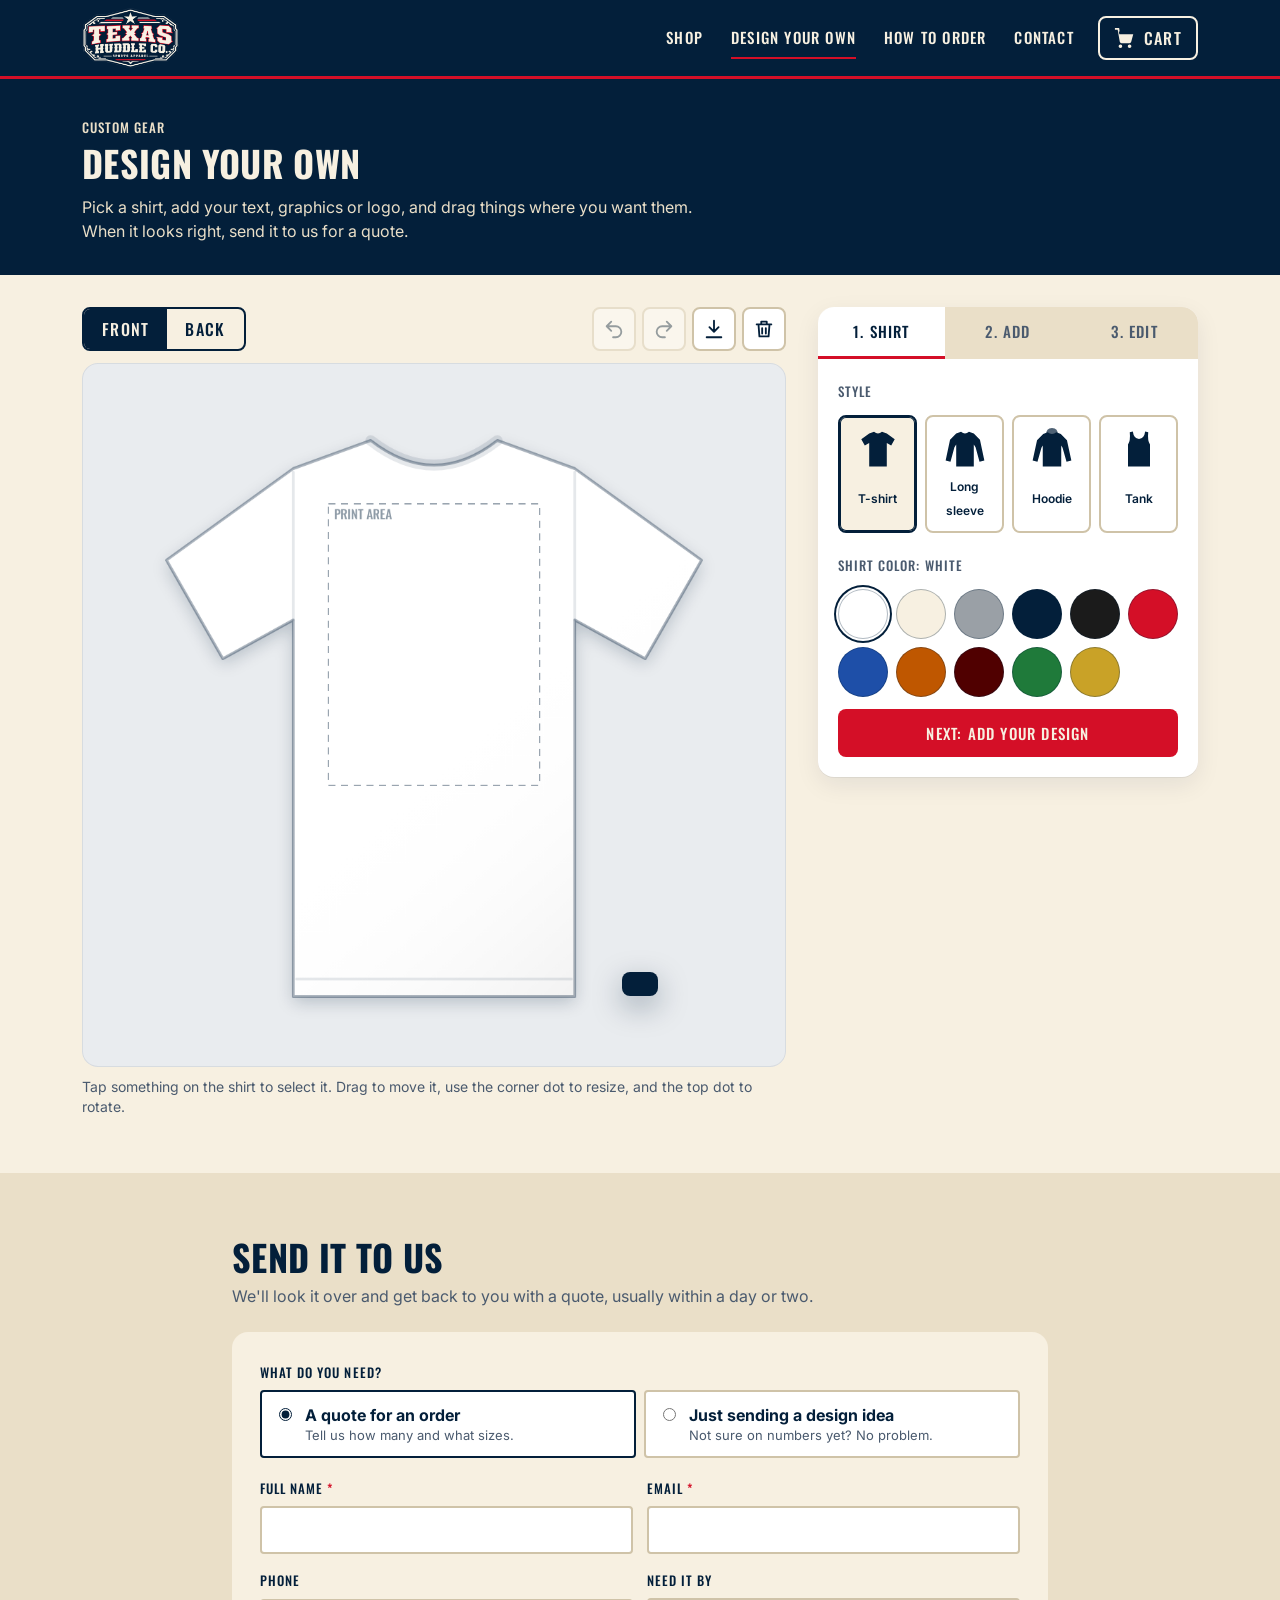
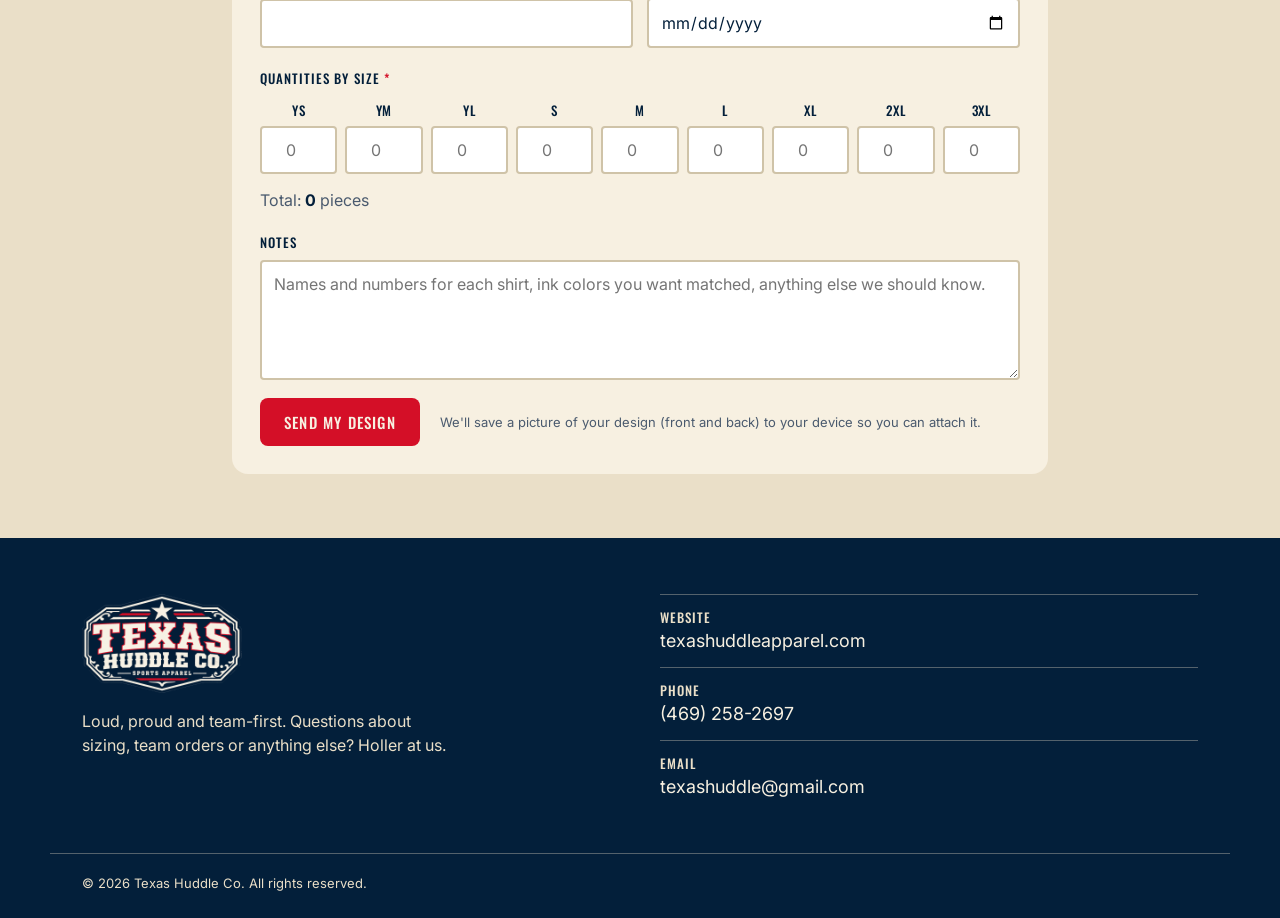
==== design.html @ 41207233 "Add Design Your Own page with interactive shirt designer Customers pick a garment and color, add tex" ====
<!doctype html>
<html lang="en">
<head>
  <meta charset="utf-8">
  <meta name="viewport" content="width=device-width, initial-scale=1">
  <title>Design Your Own | Texas Huddle Co.</title>
  <meta name="description" content="Design your own custom shirt with Texas Huddle Co. Add your team name, numbers and logo, then send it to us for a quote.">
  <meta name="theme-color" content="#031F3A">
  <link rel="icon" type="image/png" href="assets/favicon.png">
  <link rel="apple-touch-icon" href="assets/apple-touch-icon.png">
  <link rel="preconnect" href="https://fonts.googleapis.com">
  <link rel="preconnect" href="https://fonts.gstatic.com" crossorigin>
  <link href="https://fonts.googleapis.com/css2?family=Alfa+Slab+One&family=Bebas+Neue&family=Graduate&family=Inter:wght@400;600;800&family=Oswald:wght@500;700&family=Pacifico&family=Permanent+Marker&family=Rye&display=swap" rel="stylesheet">
  <link rel="stylesheet" href="css/styles.css">
  <link rel="stylesheet" href="css/design.css">
</head>
<body>
  <a class="skip-link" href="#designer">Skip to the designer</a>

  <header class="site-header">
    <div class="container header-inner">
      <a href="index.html" class="brand" aria-label="Texas Huddle Co. home">
        <img src="assets/logo-web.png" alt="Texas Huddle Co. Sports Apparel" width="140" height="86">
      </a>
      <nav class="main-nav" aria-label="Main">
        <a href="index.html#shop">Shop</a>
        <a href="design.html" aria-current="page">Design your own</a>
        <a href="index.html#how-to-order">How to order</a>
        <a href="#contact">Contact</a>
      </nav>
      <a class="cart-button" href="index.html#cart" aria-label="Open cart" data-cart-link>
        <svg viewBox="0 0 24 24" width="22" height="22" aria-hidden="true"><path fill="currentColor" d="M7 18a2 2 0 1 0 0 4 2 2 0 0 0 0-4Zm10 0a2 2 0 1 0 0 4 2 2 0 0 0 0-4ZM5.2 4l.6 3H21l-2.2 8.2a2 2 0 0 1-1.9 1.5H8.3a2 2 0 0 1-2-1.6L4 2H1V0h4.6l.6 4Z" transform="translate(0 1)"/></svg>
        <span class="cart-label">CART</span>
        <span class="cart-count" data-cart-count hidden>0</span>
      </a>
    </div>
  </header>

  <main>
    <section class="designer-intro">
      <div class="container">
        <p class="eyebrow">Custom gear</p>
        <h1 class="h1">Design your own</h1>
        <p>Pick a shirt, add your text, graphics or logo, and drag things where you want them. When it looks right, send it to us for a quote.</p>
      </div>
    </section>

    <section id="designer" class="designer-section">
      <div class="container designer">
        <!-- Canvas -->
        <div class="stage">
          <div class="stage-toolbar">
            <div class="segmented" role="group" aria-label="Side of shirt">
              <button type="button" data-view="front" aria-pressed="true">FRONT</button>
              <button type="button" data-view="back" aria-pressed="false">BACK</button>
            </div>
            <div class="toolbar-actions">
              <button type="button" class="tool-btn" data-undo aria-label="Undo" title="Undo">
                <svg viewBox="0 0 24 24" aria-hidden="true"><path d="M9 14 4 9l5-5M4 9h10a6 6 0 0 1 0 12h-3" fill="none" stroke="currentColor" stroke-width="2" stroke-linecap="round" stroke-linejoin="round"/></svg>
              </button>
              <button type="button" class="tool-btn" data-redo aria-label="Redo" title="Redo">
                <svg viewBox="0 0 24 24" aria-hidden="true"><path d="m15 14 5-5-5-5M20 9H10a6 6 0 0 0 0 12h3" fill="none" stroke="currentColor" stroke-width="2" stroke-linecap="round" stroke-linejoin="round"/></svg>
              </button>
              <button type="button" class="tool-btn" data-download aria-label="Download mockup image" title="Download mockup">
                <svg viewBox="0 0 24 24" aria-hidden="true"><path d="M12 3v12m0 0-5-5m5 5 5-5M4 21h16" fill="none" stroke="currentColor" stroke-width="2" stroke-linecap="round" stroke-linejoin="round"/></svg>
              </button>
              <button type="button" class="tool-btn" data-reset aria-label="Start over" title="Start over">
                <svg viewBox="0 0 24 24" aria-hidden="true"><path d="M4 7h16M10 11v6m4-6v6M6 7l1 13h10l1-13M9 7V4h6v3" fill="none" stroke="currentColor" stroke-width="2" stroke-linecap="round" stroke-linejoin="round"/></svg>
              </button>
            </div>
          </div>
          <div class="canvas-wrap">
            <canvas width="1000" height="1000" tabindex="0" data-canvas aria-label="Shirt design. Select an item to move it with the arrow keys or press Delete to remove it."></canvas>
          </div>
          <p class="stage-hint" data-hint>Tap something on the shirt to select it. Drag to move it, use the corner dot to resize, and the top dot to rotate.</p>
          <p class="area-warning" data-area-warning hidden>Part of your design is outside the print area (dashed box). It may get trimmed when printed.</p>
        </div>

        <!-- Tools -->
        <div class="tools">
          <div class="tool-tabs" role="tablist" aria-label="Design tools">
            <button type="button" role="tab" id="tab-shirt" aria-controls="panel-shirt" aria-selected="true" data-tab="shirt">1. SHIRT</button>
            <button type="button" role="tab" id="tab-add" aria-controls="panel-add" aria-selected="false" data-tab="add">2. ADD</button>
            <button type="button" role="tab" id="tab-edit" aria-controls="panel-edit" aria-selected="false" data-tab="edit">3. EDIT</button>
          </div>

          <div class="tool-panel" id="panel-shirt" role="tabpanel" aria-labelledby="tab-shirt" data-panel="shirt">
            <h2 class="panel-title">Style</h2>
            <div class="style-grid" data-garment-styles></div>
            <h2 class="panel-title">Shirt color: <span data-garment-color-name></span></h2>
            <div class="swatch-grid" data-garment-colors></div>
            <button type="button" class="btn btn-primary btn-block" data-tab-go="add">NEXT: ADD YOUR DESIGN</button>
          </div>

          <div class="tool-panel" id="panel-add" role="tabpanel" aria-labelledby="tab-add" data-panel="add" hidden>
            <h2 class="panel-title">Text</h2>
            <button type="button" class="add-btn add-btn-wide" data-add-text>
              <span class="add-icon" aria-hidden="true">Aa</span> Add text
            </button>

            <h2 class="panel-title">Your logo or artwork</h2>
            <label class="add-btn add-btn-wide upload-btn">
              <input type="file" accept="image/png,image/jpeg,image/webp,image/gif,image/svg+xml" data-upload>
              <span class="add-icon" aria-hidden="true">
                <svg viewBox="0 0 24 24"><path d="M12 16V4m0 0-5 5m5-5 5 5M4 20h16" fill="none" stroke="currentColor" stroke-width="2" stroke-linecap="round" stroke-linejoin="round"/></svg>
              </span>
              Upload an image
            </label>
            <p class="panel-note">PNG with a transparent background prints best. You can send us the full-size file after your quote.</p>

            <h2 class="panel-title">Graphics</h2>
            <div class="graphic-grid" data-graphics></div>

            <h2 class="panel-title">Quick starts</h2>
            <div class="preset-list">
              <button type="button" class="add-btn add-btn-wide" data-preset="team-front">
                <span class="add-icon" aria-hidden="true">★</span> Team name, arched, with a star
              </button>
              <button type="button" class="add-btn add-btn-wide" data-preset="name-number">
                <span class="add-icon" aria-hidden="true">24</span> Player name and number on the back
              </button>
            </div>
          </div>

          <div class="tool-panel" id="panel-edit" role="tabpanel" aria-labelledby="tab-edit" data-panel="edit" hidden>
            <div data-edit-panel></div>
          </div>
        </div>
      </div>
    </section>

    <section id="quote" class="section section-tint">
      <div class="container quote-wrap">
        <div class="section-head">
          <h2 class="h1">Send it to us</h2>
          <p class="muted">We'll look it over and get back to you with a quote, usually within a day or two.</p>
        </div>

        <form class="quote-form" data-quote-form novalidate>
          <fieldset class="radio-cards field quote-type">
            <legend>What do you need?</legend>
            <label class="radio-card"><input type="radio" name="kind" value="quote" checked>
              <span><strong>A quote for an order</strong><small>Tell us how many and what sizes.</small></span></label>
            <label class="radio-card"><input type="radio" name="kind" value="idea">
              <span><strong>Just sending a design idea</strong><small>Not sure on numbers yet? No problem.</small></span></label>
          </fieldset>

          <div class="quote-grid">
            <div class="field">
              <label for="q-name">Full name <span class="req">*</span></label>
              <input id="q-name" name="name" autocomplete="name" required>
            </div>
            <div class="field">
              <label for="q-email">Email <span class="req">*</span></label>
              <input id="q-email" name="email" type="email" autocomplete="email" required>
            </div>
            <div class="field">
              <label for="q-phone">Phone</label>
              <input id="q-phone" name="phone" type="tel" autocomplete="tel">
            </div>
            <div class="field">
              <label for="q-date">Need it by</label>
              <input id="q-date" name="needBy" type="date">
            </div>
          </div>

          <fieldset class="field sizes-field" data-sizes-field>
            <legend>Quantities by size <span class="req" data-qty-req>*</span></legend>
            <div class="size-qty-grid" data-size-qty></div>
            <p class="size-total">Total: <strong data-qty-total>0</strong> pieces</p>
          </fieldset>

          <div class="field">
            <label for="q-notes">Notes</label>
            <textarea id="q-notes" name="notes" rows="4" placeholder="Names and numbers for each shirt, ink colors you want matched, anything else we should know."></textarea>
          </div>

          <p class="field-error" data-quote-error hidden></p>
          <div class="quote-actions">
            <button type="submit" class="btn btn-primary" data-quote-submit>SEND MY DESIGN</button>
            <small class="muted">We'll save a picture of your design (front and back) to your device so you can attach it.</small>
          </div>
        </form>
      </div>
    </section>
  </main>

  <footer id="contact" class="site-footer">
    <div class="container footer-inner">
      <div class="footer-brand">
        <img src="assets/logo-web.png" alt="Texas Huddle Co." width="160" height="99">
        <p>Loud, proud and team-first. Questions about sizing, team orders or anything else? Holler at us.</p>
      </div>
      <ul class="footer-contact">
        <li><span class="label">Website</span><a href="https://texashuddleapparel.com">texashuddleapparel.com</a></li>
        <li><span class="label">Phone</span><a href="tel:+14692582697">(469) 258-2697</a></li>
        <li><span class="label">Email</span><a href="mailto:texashuddle@gmail.com">texashuddle@gmail.com</a></li>
      </ul>
    </div>
    <div class="container footer-legal">
      <small>&copy; <span data-year></span> Texas Huddle Co. All rights reserved.</small>
    </div>
  </footer>

  <dialog class="modal confirm-modal" data-confirm-modal aria-labelledby="confirm-title">
    <form method="dialog" class="modal-close-form">
      <button class="icon-btn modal-close" aria-label="Close">&times;</button>
    </form>
    <div class="confirm" data-confirm-body></div>
  </dialog>

  <div class="toast" data-toast role="status" aria-live="polite"></div>

  <script src="js/config.js"></script>
  <script src="js/garments.js"></script>
  <script src="js/designer.js"></script>
</body>
</html>
---- css/styles.css ----
/* Texas Huddle Co. — site styles. Tokens come from the brand kit. */
:root {
  --navy: #031F3A;
  --navy-700: #0F3357;
  --cream: #F7F0E1;
  --cream-200: #EADFC8;
  --red: #D40F27;
  --white: #FFFFFF;
  --ink: #031F3A;
  --muted: #4A5A6E;
  --accent: #D40F27;
  --accent-on-navy: #FF5A6B;
  --line: #CFC3A8;

  --font-display: "Alfa Slab One", Rockwell, "Roboto Slab", Georgia, serif;
  --font-heading: "Oswald", "Arial Narrow", Impact, sans-serif;
  --font-sans: "Inter", system-ui, -apple-system, "Segoe UI", sans-serif;

  --space-2: 8px;
  --space-4: 16px;
  --space-6: 24px;
  --space-10: 40px;
  --space-16: 64px;

  --radius-sm: 4px;
  --radius-md: 8px;
  --radius-lg: 16px;

  --header-h: 76px;
}

*, *::before, *::after { box-sizing: border-box; }
[hidden] { display: none !important; }
html { scroll-behavior: smooth; scroll-padding-top: calc(var(--header-h) + 8px); }
body {
  margin: 0;
  background: var(--cream);
  color: var(--ink);
  font: 400 16px/24px var(--font-sans);
  -webkit-font-smoothing: antialiased;
}
img { max-width: 100%; display: block; }
a { color: inherit; }
button, input, select, textarea { font: inherit; color: inherit; }
body.no-scroll { overflow: hidden; }

.container { width: 100%; max-width: 1180px; margin: 0 auto; padding: 0 16px; }
@media (min-width: 720px) { .container { padding: 0 32px; } }

.skip-link { position: absolute; left: -9999px; top: 8px; background: var(--cream); color: var(--navy); padding: 8px 12px; z-index: 100; }
.skip-link:focus { left: 8px; }

/* Type */
.display { font-family: var(--font-display); font-weight: 400; font-size: clamp(44px, 8vw, 72px); line-height: 0.95; margin: 0; }
.h1 { font-family: var(--font-heading); font-weight: 700; font-size: clamp(28px, 4vw, 36px); line-height: 1.1; margin: 0; text-transform: uppercase; letter-spacing: 0.01em; }
.h2 { font-family: var(--font-heading); font-weight: 700; font-size: 28px; line-height: 32px; margin: 0; text-transform: uppercase; }
.h3 { font-family: var(--font-heading); font-weight: 500; font-size: 20px; line-height: 26px; margin: 0; }
.label, .eyebrow { font-family: var(--font-heading); font-weight: 500; font-size: 13px; line-height: 16px; text-transform: uppercase; letter-spacing: 0.08em; }
.muted { color: var(--muted); }
small { font-size: 13px; line-height: 18px; }

/* Focus */
:focus-visible { outline: 3px solid var(--navy); outline-offset: 2px; }
.site-header :focus-visible, .hero :focus-visible, .site-footer :focus-visible, .promo-strip :focus-visible { outline-color: var(--cream); }

/* Buttons */
.btn {
  display: inline-flex; align-items: center; justify-content: center; gap: 8px;
  min-height: 48px; padding: 0 22px;
  border-radius: var(--radius-md); border: 2px solid transparent;
  font-family: var(--font-heading); font-weight: 500; font-size: 15px; letter-spacing: 0.08em;
  text-decoration: none; cursor: pointer; transition: background .15s, color .15s, border-color .15s, transform .1s;
}
.btn:active { transform: translateY(1px); }
.btn-primary { background: var(--red); color: var(--cream); }
.btn-primary:hover { background: #B50C21; }
.btn-primary:disabled { background: #9C8F86; cursor: not-allowed; }
.btn-outline-cream { border-color: var(--cream); color: var(--cream); background: transparent; }
.btn-outline-cream:hover { background: var(--navy-700); }
.btn-outline-navy { border-color: var(--navy); color: var(--navy); background: transparent; }
.btn-outline-navy:hover { background: var(--cream-200); }
.btn-block { width: 100%; }
.icon-btn {
  width: 44px; height: 44px; border-radius: var(--radius-md); border: 0; background: transparent;
  font-size: 28px; line-height: 1; cursor: pointer; color: inherit;
}
.icon-btn:hover { background: var(--cream-200); }

/* Header */
.site-header { position: sticky; top: 0; z-index: 40; background: var(--navy); color: var(--cream); border-bottom: 3px solid var(--red); }
.header-inner { display: flex; align-items: center; gap: 24px; height: var(--header-h); }
.brand img { width: auto; height: 60px; }
.main-nav { display: flex; gap: 28px; margin-left: auto; }
.main-nav a { font-family: var(--font-heading); font-weight: 500; font-size: 15px; letter-spacing: 0.08em; text-transform: uppercase; text-decoration: none; padding: 8px 0; border-bottom: 2px solid transparent; }
.main-nav a:hover { border-bottom-color: var(--cream); }
.cart-button {
  position: relative; display: inline-flex; align-items: center; gap: 8px; text-decoration: none;
  height: 44px; padding: 0 14px; border-radius: var(--radius-md);
  border: 2px solid var(--cream); background: transparent; color: var(--cream); cursor: pointer;
  font-family: var(--font-heading); font-weight: 500; letter-spacing: 0.08em;
}
.cart-button:hover { background: var(--navy-700); }
.cart-count {
  position: absolute; top: -9px; right: -9px; min-width: 22px; height: 22px; padding: 0 6px;
  border-radius: 11px; background: var(--red); color: var(--cream);
  font: 600 12px/22px var(--font-sans); text-align: center; border: 2px solid var(--navy);
}
.cart-count.bump { animation: bump .35s ease; }
@keyframes bump { 50% { transform: scale(1.3); } }
.main-nav a[aria-current="page"] { border-bottom-color: var(--red); }
@media (max-width: 719px) {
  :root { --header-h: 104px; }
  .header-inner { height: auto; flex-wrap: wrap; row-gap: 0; padding-top: 8px; }
  .brand img { height: 44px; }
  .cart-button { margin-left: auto; }
  .main-nav { order: 3; width: 100%; margin: 0; gap: 20px; overflow-x: auto; scrollbar-width: none; padding: 2px 0 4px; }
  .main-nav::-webkit-scrollbar { display: none; }
  .main-nav a { flex: none; font-size: 14px; }
}

/* Hero */
.hero { background: var(--navy); color: var(--cream); overflow: hidden; position: relative; }
.hero::before {
  content: ""; position: absolute; inset: 0; pointer-events: none; opacity: .07;
  background: repeating-linear-gradient(135deg, var(--cream) 0 2px, transparent 2px 28px);
}
.hero-inner { position: relative; display: grid; grid-template-columns: 1.1fr 1fr; gap: 40px; align-items: center; padding-top: 72px; padding-bottom: 80px; }
.hero .eyebrow { color: var(--cream-200); margin: 0 0 16px; }
.hero-sub { font-size: 18px; line-height: 28px; max-width: 460px; margin: 24px 0 32px; color: var(--cream-200); }
.hero-actions { display: flex; flex-wrap: wrap; gap: 12px; }
.hero-logo img { width: 100%; max-width: 520px; margin-left: auto; filter: drop-shadow(0 18px 30px rgba(0,0,0,.35)); }
@media (max-width: 859px) {
  .hero-inner { grid-template-columns: 1fr; padding-top: 40px; padding-bottom: 48px; gap: 24px; }
  .hero-logo { order: -1; }
  .hero-logo img { max-width: 320px; margin: 0 auto; }
}

.promo-strip { background: var(--red); color: var(--cream); text-align: center; font-family: var(--font-heading); font-weight: 500; letter-spacing: 0.1em; text-transform: uppercase; font-size: 14px; padding: 10px 0; }

/* Sections */
.section { padding: var(--space-16) 0; }
@media (max-width: 719px) { .section { padding: var(--space-10) 0; } }
.section-tint { background: var(--cream-200); }
.section-head { display: flex; flex-wrap: wrap; align-items: baseline; justify-content: space-between; gap: 8px 24px; margin-bottom: 24px; }
.section-head p { margin: 0; }

/* Filters */
.filters { display: flex; gap: 8px; overflow-x: auto; padding-bottom: 4px; margin-bottom: 24px; scrollbar-width: none; }
.filters::-webkit-scrollbar { display: none; }
.filter-chip {
  flex: none; height: 40px; padding: 0 16px; border-radius: var(--radius-sm);
  border: 2px solid var(--navy); background: transparent; color: var(--navy); cursor: pointer;
  font-family: var(--font-heading); font-weight: 500; font-size: 14px; letter-spacing: 0.06em; text-transform: uppercase;
}
.filter-chip:hover { background: var(--cream-200); }
.filter-chip[aria-selected="true"] { background: var(--navy); color: var(--cream); }

/* Product grid */
.product-grid { display: grid; grid-template-columns: repeat(auto-fill, minmax(250px, 1fr)); gap: 24px; }
@media (max-width: 559px) { .product-grid { grid-template-columns: repeat(2, minmax(0, 1fr)); gap: 12px; } }
.product-card {
  display: flex; flex-direction: column; background: var(--cream-200); border-radius: var(--radius-md);
  overflow: hidden; text-align: left; border: 0; padding: 0; cursor: pointer; color: var(--ink);
  transition: transform .15s, box-shadow .15s;
}
.product-card:hover { transform: translateY(-3px); box-shadow: 0 10px 24px rgba(3,31,58,.14); }
.product-media { position: relative; aspect-ratio: 1 / 1; background: var(--white); display: grid; place-items: center; overflow: hidden; }
.product-media img, .product-media svg { width: 100%; height: 100%; object-fit: cover; }
.product-media svg { padding: 10%; object-fit: contain; }
.badge {
  position: absolute; top: 10px; left: 10px; background: var(--red); color: var(--cream);
  border-radius: var(--radius-sm); padding: 4px 8px;
  font-family: var(--font-heading); font-weight: 500; font-size: 12px; letter-spacing: 0.08em;
}
.product-info { padding: 16px; display: flex; flex-direction: column; gap: 6px; flex: 1; }
.product-info .h3 { font-size: 18px; line-height: 24px; }
.product-desc { margin: 0; font-size: 14px; line-height: 20px; color: var(--muted); display: -webkit-box; -webkit-line-clamp: 2; -webkit-box-orient: vertical; overflow: hidden; }
.product-foot { margin-top: auto; padding-top: 8px; display: flex; align-items: center; justify-content: space-between; gap: 8px; }
.price { font-family: var(--font-heading); font-weight: 700; font-size: 20px; color: var(--accent); }
.price s { color: var(--muted); font-weight: 500; font-size: 15px; margin-left: 6px; }
.swatches { display: flex; gap: 4px; }
.swatch-dot { width: 14px; height: 14px; border-radius: 50%; border: 1px solid rgba(3,31,58,.35); }
@media (max-width: 559px) {
  .product-info { padding: 12px; }
  .product-info .h3 { font-size: 16px; line-height: 20px; }
  .product-desc { display: none; }
  .price { font-size: 17px; }
  .swatches { display: none; }
}
.empty-state { grid-column: 1 / -1; text-align: center; padding: 40px; color: var(--muted); }

/* Design-your-own banner */
.design-cta { background: var(--navy); color: var(--cream); padding: 48px 0; border-top: 3px solid var(--red); }
.design-cta-inner { display: flex; align-items: center; justify-content: space-between; gap: 24px 48px; flex-wrap: wrap; }
.design-cta .eyebrow { color: var(--cream-200); margin: 0 0 8px; }
.design-cta p { margin: 12px 0 0; max-width: 620px; color: var(--cream-200); }

/* Steps */
.steps { list-style: none; margin: 0; padding: 0; display: grid; grid-template-columns: repeat(auto-fit, minmax(240px, 1fr)); gap: 24px; }
.steps li { background: var(--cream); border-radius: var(--radius-md); padding: 24px; }
.steps p { margin: 8px 0 0; color: var(--muted); }
.step-num { display: inline-grid; place-items: center; width: 44px; height: 44px; border-radius: var(--radius-md); background: var(--navy); color: var(--cream); font-family: var(--font-display); font-size: 22px; margin-bottom: 16px; }

/* Footer */
.site-footer { background: var(--navy); color: var(--cream); padding-top: 56px; }
.footer-inner { display: grid; grid-template-columns: 1fr 1fr; gap: 40px; padding-bottom: 40px; }
.footer-brand img { width: 160px; height: auto; margin-bottom: 16px; }
.footer-brand p { color: var(--cream-200); max-width: 380px; margin: 0; }
.footer-contact { list-style: none; margin: 0; padding: 0; }
.footer-contact li { display: flex; flex-direction: column; gap: 4px; padding: 14px 0; border-top: 1px solid rgba(234,223,200,.35); }
.footer-contact .label { color: var(--cream-200); }
.footer-contact a { font-size: 18px; text-decoration: none; }
.footer-contact a:hover { text-decoration: underline; }
.footer-legal { border-top: 1px solid rgba(234,223,200,.35); padding-top: 16px; padding-bottom: 24px; color: var(--cream-200); }
@media (max-width: 719px) { .footer-inner { grid-template-columns: 1fr; } }

/* Product modal */
.modal {
  border: 0; padding: 0; border-radius: var(--radius-lg); background: var(--cream); color: var(--ink);
  width: min(920px, calc(100vw - 32px)); max-height: calc(100vh - 32px);
}
.modal::backdrop { background: rgba(3,31,58,.7); }
.modal[open] { animation: pop .18s ease-out; }
@keyframes pop { from { opacity: 0; transform: translateY(12px); } }
.modal-close-form { position: absolute; top: 8px; right: 8px; margin: 0; z-index: 2; }
.modal-close { background: var(--cream); }
.product-modal-body { display: grid; grid-template-columns: minmax(0, 1fr) minmax(0, 1fr); max-height: calc(100vh - 32px); }
.pm-media { background: var(--white); display: grid; place-items: center; position: relative; min-height: 0; }
.pm-media img, .pm-media svg { width: 100%; height: 100%; object-fit: cover; }
.pm-media svg { padding: 12%; object-fit: contain; }
.pm-info { padding: 32px; display: flex; flex-direction: column; gap: 16px; overflow-y: auto; }
.pm-info .label { color: var(--muted); }
.pm-info h2 { font-family: var(--font-heading); font-weight: 700; font-size: 30px; line-height: 34px; margin: 0; text-transform: uppercase; }
.pm-info p { margin: 0; }
.pm-details { margin: 0; padding-left: 18px; color: var(--muted); }
.pm-details li { margin: 2px 0; }
.option-group { border: 0; margin: 0; padding: 0; }
.option-group legend { padding: 0; margin-bottom: 8px; }
.option-row { display: flex; flex-wrap: wrap; gap: 8px; }
.option-row input { position: absolute; opacity: 0; pointer-events: none; }
.size-pill {
  min-width: 48px; height: 40px; padding: 0 10px; display: inline-grid; place-items: center;
  border: 2px solid var(--line); border-radius: var(--radius-sm); background: var(--white); cursor: pointer;
  font-family: var(--font-heading); font-weight: 500; letter-spacing: 0.04em;
}
.size-pill:hover { border-color: var(--navy); }
input:checked + .size-pill { background: var(--navy); border-color: var(--navy); color: var(--cream); }
input:focus-visible + .size-pill, input:focus-visible + .color-pill { outline: 3px solid var(--navy); outline-offset: 2px; }
.color-pill {
  display: inline-flex; align-items: center; gap: 8px; height: 40px; padding: 0 12px 0 8px;
  border: 2px solid var(--line); border-radius: var(--radius-sm); background: var(--white); cursor: pointer; font-size: 14px;
}
.color-pill:hover { border-color: var(--navy); }
.color-pill .swatch-dot { width: 20px; height: 20px; }
input:checked + .color-pill { border-color: var(--navy); box-shadow: inset 0 0 0 1px var(--navy); font-weight: 600; }
.qty { display: inline-flex; align-items: center; border: 2px solid var(--line); border-radius: var(--radius-sm); background: var(--white); }
.qty button { width: 40px; height: 40px; border: 0; background: transparent; cursor: pointer; font-size: 20px; }
.qty button:hover { background: var(--cream-200); }
.qty input { width: 44px; height: 40px; border: 0; text-align: center; background: transparent; -moz-appearance: textfield; }
.qty input::-webkit-inner-spin-button, .qty input::-webkit-outer-spin-button { -webkit-appearance: none; margin: 0; }
.pm-actions { display: flex; gap: 12px; align-items: center; flex-wrap: wrap; margin-top: 4px; }
.pm-actions .btn { flex: 1; }
.field-error { color: var(--accent); font-size: 13px; margin: 4px 0 0; }
@media (max-width: 719px) {
  .modal { overflow-y: auto; }
  .modal { width: 100vw; max-width: 100vw; max-height: 100dvh; height: 100dvh; border-radius: 0; margin: 0; }
  .product-modal-body { grid-template-columns: minmax(0, 1fr); max-height: none; }
  .pm-media { aspect-ratio: 4 / 3; }
  .pm-info { padding: 20px 16px 32px; }
  .pm-info h2 { font-size: 24px; line-height: 28px; }
}

/* Drawer */
.drawer-backdrop { position: fixed; inset: 0; background: rgba(3,31,58,.6); z-index: 50; opacity: 0; transition: opacity .2s; }
.drawer-backdrop.show { opacity: 1; }
.drawer {
  position: fixed; top: 0; right: 0; bottom: 0; z-index: 60; width: min(460px, 100vw);
  background: var(--cream); display: flex; flex-direction: column;
  transform: translateX(100%); transition: transform .25s ease; box-shadow: -10px 0 30px rgba(3,31,58,.25);
  visibility: hidden;
}
.drawer.open { transform: none; visibility: visible; }
.drawer-head { display: flex; align-items: center; justify-content: space-between; padding: 16px 16px 16px 24px; background: var(--navy); color: var(--cream); }
.drawer-head .icon-btn:hover { background: var(--navy-700); }
.drawer-body { flex: 1; overflow-y: auto; padding: 16px 24px 24px; display: flex; flex-direction: column; }
@media (max-width: 479px) { .drawer-body { padding: 16px; } }

.cart-empty { text-align: center; padding: 48px 8px; color: var(--muted); }
.cart-empty .h3 { color: var(--ink); margin-bottom: 8px; }
.cart-empty .btn { margin-top: 20px; }
.cart-list { list-style: none; margin: 0; padding: 0; }
.cart-item { display: grid; grid-template-columns: 72px 1fr auto; gap: 12px; padding: 16px 0; border-bottom: 1px solid var(--line); align-items: start; }
.cart-thumb { width: 72px; height: 72px; background: var(--white); border-radius: var(--radius-sm); overflow: hidden; display: grid; place-items: center; }
.cart-thumb svg { width: 100%; height: 100%; padding: 8px; }
.cart-thumb img { width: 100%; height: 100%; object-fit: cover; }
.cart-item-name { font-weight: 600; margin: 0; line-height: 20px; }
.cart-item-meta { font-size: 13px; color: var(--muted); margin: 2px 0 8px; }
.cart-item .qty button, .cart-item .qty input { height: 32px; }
.cart-item .qty button { width: 32px; font-size: 18px; }
.cart-item .qty input { width: 36px; }
.cart-item-side { display: flex; flex-direction: column; align-items: flex-end; gap: 8px; }
.cart-item-price { font-weight: 600; }
.link-btn { background: none; border: 0; padding: 0; cursor: pointer; color: var(--muted); text-decoration: underline; font-size: 13px; }
.link-btn:hover { color: var(--ink); }
.totals { margin: 16px 0; display: grid; gap: 6px; }
.totals div { display: flex; justify-content: space-between; }
.totals .grand { font-family: var(--font-heading); font-weight: 700; font-size: 20px; padding-top: 10px; border-top: 2px solid var(--navy); margin-top: 4px; }
.ship-note { font-size: 13px; color: var(--muted); background: var(--cream-200); border-radius: var(--radius-sm); padding: 8px 12px; margin: 0; }
.ship-note strong { color: var(--ink); }
.drawer-foot { margin-top: auto; padding-top: 16px; display: grid; gap: 10px; }

/* Checkout form */
.checkout-form { display: grid; gap: 14px; }
.field { display: grid; gap: 6px; }
.field > label, .field > legend { font-family: var(--font-heading); font-weight: 500; font-size: 13px; letter-spacing: 0.08em; text-transform: uppercase; }
.field .req { color: var(--accent); }
.field input:not([type="radio"]):not([type="checkbox"]), .field textarea, .field select {
  width: 100%; min-height: 44px; padding: 10px 12px; border: 2px solid var(--line); border-radius: var(--radius-sm);
  background: var(--white); color: var(--ink);
}
.field textarea { min-height: 88px; resize: vertical; }
.field input:focus, .field textarea:focus, .field select:focus { border-color: var(--navy); outline: none; box-shadow: 0 0 0 3px rgba(3,31,58,.2); }
.field input[aria-invalid="true"], .field textarea[aria-invalid="true"] { border-color: var(--accent); }
.field-row { display: grid; grid-template-columns: 1fr 1fr; gap: 12px; }
@media (max-width: 399px) { .field-row { grid-template-columns: 1fr; } }
.radio-cards { border: 0; padding: 0; margin: 0; display: grid; gap: 8px; }
.radio-cards legend { margin-bottom: 6px; padding: 0; }
.radio-card { display: flex; gap: 10px; align-items: flex-start; padding: 12px; border: 2px solid var(--line); border-radius: var(--radius-sm); background: var(--white); cursor: pointer; }
.radio-card:has(input:checked) { border-color: var(--navy); }
.radio-card input { margin-top: 4px; accent-color: var(--navy); }
.radio-card span { display: grid; }
.field > .radio-card { font: 400 16px/22px var(--font-sans); text-transform: none; letter-spacing: 0; }
.radio-card small { color: var(--muted); }
.order-summary-mini { background: var(--cream-200); border-radius: var(--radius-md); padding: 12px 16px; font-size: 14px; }
.order-summary-mini div { display: flex; justify-content: space-between; gap: 8px; }
.back-link { justify-self: start; }

/* Confirmation */
.confirm { text-align: center; padding: 24px 4px; display: grid; gap: 16px; }
.confirm-star { width: 64px; height: 64px; margin: 0 auto; color: var(--red); }
.order-number { font-family: var(--font-display); font-size: 28px; letter-spacing: 0.04em; background: var(--navy); color: var(--cream); border-radius: var(--radius-md); padding: 12px; }
.confirm p { margin: 0; }
.confirm .muted { font-size: 14px; }

/* Toast */
.toast {
  position: fixed; left: 50%; bottom: 24px; z-index: 80; transform: translate(-50%, 120px);
  background: var(--navy); color: var(--cream); padding: 12px 18px; border-radius: var(--radius-md);
  box-shadow: 0 10px 30px rgba(3,31,58,.35); transition: transform .25s ease; max-width: calc(100vw - 32px);
  display: flex; align-items: center; gap: 12px;
}
.toast.show { transform: translate(-50%, 0); }
.toast button { background: none; border: 0; color: var(--cream); text-decoration: underline; cursor: pointer; font-family: var(--font-heading); letter-spacing: 0.06em; }

@media (prefers-reduced-motion: reduce) {
  *, *::before, *::after { animation: none !important; transition: none !important; }
  html { scroll-behavior: auto; }
}
---- css/design.css ----
/* Texas Huddle Co. — Design Your Own page. Builds on styles.css. */

.designer-intro { background: var(--navy); color: var(--cream); padding: 40px 0 32px; }
.designer-intro .eyebrow { color: var(--cream-200); margin: 0 0 8px; }
.designer-intro p:last-child { color: var(--cream-200); margin: 12px 0 0; max-width: 640px; }

.designer-section { padding: 32px 0 56px; }
.designer { display: grid; grid-template-columns: minmax(0, 1fr) 380px; gap: 32px; align-items: start; }
@media (max-width: 959px) { .designer { grid-template-columns: minmax(0, 1fr); gap: 20px; } }

/* Stage */
.stage { position: sticky; top: calc(var(--header-h) + 16px); }
@media (max-width: 959px) { .stage { position: static; } }
.stage-toolbar { display: flex; align-items: center; justify-content: space-between; gap: 12px; margin-bottom: 12px; flex-wrap: wrap; }
.segmented { display: inline-flex; border: 2px solid var(--navy); border-radius: var(--radius-md); overflow: hidden; }
.segmented button {
  height: 40px; padding: 0 18px; border: 0; background: transparent; color: var(--navy); cursor: pointer;
  font-family: var(--font-heading); font-weight: 500; letter-spacing: 0.08em;
}
.segmented button[aria-pressed="true"] { background: var(--navy); color: var(--cream); }
.toolbar-actions { display: flex; gap: 6px; }
.tool-btn {
  width: 44px; height: 44px; display: grid; place-items: center; border-radius: var(--radius-md);
  border: 2px solid var(--line); background: var(--white); color: var(--navy); cursor: pointer;
}
.tool-btn svg { width: 22px; height: 22px; }
.tool-btn:hover:not(:disabled) { border-color: var(--navy); }
.tool-btn:disabled { opacity: .4; cursor: not-allowed; }
.canvas-wrap { background: #E9ECEF; border-radius: var(--radius-lg); overflow: hidden; box-shadow: inset 0 0 0 1px rgba(3,31,58,.08); }
.canvas-wrap canvas { display: block; width: 100%; height: auto; aspect-ratio: 1 / 1; touch-action: none; }
.canvas-wrap canvas:focus-visible { outline: 3px solid var(--navy); outline-offset: -3px; }
.stage-hint { font-size: 14px; line-height: 20px; color: var(--muted); margin: 10px 0 0; }
.area-warning { font-size: 14px; line-height: 20px; margin: 8px 0 0; padding: 8px 12px; border-radius: var(--radius-sm); background: #FBE3E6; color: #8A0A1A; }

/* Tools */
.tools { background: var(--white); border-radius: var(--radius-lg); box-shadow: 0 1px 0 rgba(3,31,58,.06), 0 8px 24px rgba(3,31,58,.08); overflow: hidden; }
.tool-tabs { display: grid; grid-template-columns: repeat(3, 1fr); background: var(--cream-200); }
.tool-tabs button {
  height: 52px; border: 0; background: transparent; cursor: pointer; color: var(--muted);
  font-family: var(--font-heading); font-weight: 500; font-size: 15px; letter-spacing: 0.08em;
  border-bottom: 3px solid transparent;
}
.tool-tabs button[aria-selected="true"] { background: var(--white); color: var(--navy); border-bottom-color: var(--red); }
.tool-panel { padding: 20px; display: grid; gap: 12px; }
.panel-title { font-family: var(--font-heading); font-weight: 500; font-size: 13px; letter-spacing: 0.08em; text-transform: uppercase; color: var(--muted); margin: 8px 0 0; }
.panel-title:first-child { margin-top: 0; }
.panel-note { font-size: 13px; line-height: 18px; color: var(--muted); margin: 0; }

.style-grid { display: grid; grid-template-columns: repeat(4, 1fr); gap: 8px; }
.style-btn {
  display: grid; justify-items: center; gap: 4px; padding: 10px 4px 8px; border-radius: var(--radius-md);
  border: 2px solid var(--line); background: var(--white); color: var(--navy); cursor: pointer;
  font-size: 12px; font-weight: 600;
}
.style-btn svg { width: 44px; height: 44px; }
.style-btn:hover { border-color: var(--navy); }
.style-btn[aria-pressed="true"] { border-color: var(--navy); background: var(--cream); box-shadow: inset 0 0 0 1px var(--navy); }

.swatch-grid { display: grid; grid-template-columns: repeat(6, 1fr); gap: 8px; }
.swatch-row { display: flex; flex-wrap: wrap; gap: 6px; }
.swatch {
  position: relative; width: 32px; height: 32px; border-radius: 50%; cursor: pointer; padding: 0;
  border: 1px solid rgba(3,31,58,.3); box-shadow: 0 0 0 2px var(--white);
}
.swatch-lg { width: 100%; height: auto; aspect-ratio: 1; }
.swatch[aria-pressed="true"] { box-shadow: 0 0 0 2px var(--white), 0 0 0 4px var(--navy); }
.swatch-none { background: var(--white) linear-gradient(135deg, transparent 45%, var(--red) 45% 55%, transparent 55%); }
.swatch-custom { background: conic-gradient(#D40F27, #C9A227, #1F7A3A, #1E4FA8, #E86FA0, #D40F27); overflow: hidden; }
.swatch-custom input { position: absolute; inset: 0; opacity: 0; width: 100%; height: 100%; cursor: pointer; border: 0; padding: 0; }
.swatch-custom:focus-within { outline: 3px solid var(--navy); outline-offset: 2px; }

.add-btn {
  display: flex; align-items: center; gap: 12px; min-height: 52px; padding: 8px 14px; border-radius: var(--radius-md);
  border: 2px solid var(--line); background: var(--white); color: var(--navy); cursor: pointer; text-align: left; font-weight: 600;
}
.add-btn:hover { border-color: var(--navy); background: var(--cream); }
.add-btn-wide { width: 100%; }
.add-icon {
  flex: none; width: 36px; height: 36px; display: grid; place-items: center; border-radius: var(--radius-sm);
  background: var(--navy); color: var(--cream); font-family: var(--font-display); font-size: 16px;
}
.add-icon svg { width: 20px; height: 20px; }
.upload-btn { position: relative; }
.upload-btn input { position: absolute; width: 1px; height: 1px; opacity: 0; }
.upload-btn:focus-within { outline: 3px solid var(--navy); outline-offset: 2px; }
.preset-list { display: grid; gap: 8px; }

.graphic-grid { display: grid; grid-template-columns: repeat(3, 1fr); gap: 8px; }
.graphic-btn {
  display: grid; justify-items: center; gap: 4px; padding: 10px 4px 8px; border-radius: var(--radius-md);
  border: 2px solid var(--line); background: var(--white); cursor: pointer; font-size: 12px; font-weight: 600; color: var(--navy);
}
.graphic-btn:hover { border-color: var(--navy); background: var(--cream); }
.graphic-btn canvas, .graphic-btn img { width: 48px; height: 48px; object-fit: contain; }

/* Edit panel */
.edit-empty { text-align: center; padding: 16px 0; color: var(--muted); display: grid; gap: 8px; justify-items: center; }
.edit-empty p { margin: 0; }
.edit-empty .h3 { color: var(--ink); }
.edit-empty .btn { margin-top: 8px; }
.edit-field { display: grid; gap: 6px; }
.edit-field label, .edit-label { font-family: var(--font-heading); font-weight: 500; font-size: 13px; letter-spacing: 0.08em; text-transform: uppercase; }
.edit-hint { text-transform: none; letter-spacing: 0; font-family: var(--font-sans); color: var(--muted); font-weight: 400; margin-left: 4px; }
.edit-field input:not([type]), .edit-field input[type="text"] {
  min-height: 44px; padding: 10px 12px; border: 2px solid var(--line); border-radius: var(--radius-sm); background: var(--white);
}
.edit-field input:not([type]):focus { border-color: var(--navy); outline: none; box-shadow: 0 0 0 3px rgba(3,31,58,.2); }
.edit-field input[type="range"] { width: 100%; accent-color: var(--navy); height: 28px; }
.font-grid { display: grid; grid-template-columns: repeat(4, 1fr); gap: 6px; }
.font-btn {
  height: 44px; padding: 0 4px; border-radius: var(--radius-sm); border: 2px solid var(--line); background: var(--white);
  cursor: pointer; font-size: 15px; color: var(--navy); white-space: nowrap; overflow: hidden;
}
.font-btn:hover { border-color: var(--navy); }
.font-btn[aria-checked="true"] { border-color: var(--navy); background: var(--navy); color: var(--cream); }
.edit-actions { display: flex; flex-wrap: wrap; gap: 6px; padding-top: 4px; }
.chip-btn {
  height: 36px; padding: 0 12px; border-radius: var(--radius-sm); border: 2px solid var(--line); background: var(--white);
  cursor: pointer; font-size: 13px; font-weight: 600; color: var(--navy);
}
.chip-btn:hover { border-color: var(--navy); }
.chip-danger { color: #A30B1E; }
.chip-danger:hover { border-color: #A30B1E; background: #FBE3E6; }

/* Quote form */
.quote-wrap { max-width: 880px; }
.quote-form { display: grid; gap: 18px; background: var(--cream); border-radius: var(--radius-lg); padding: 28px; }
@media (max-width: 559px) { .quote-form { padding: 20px 16px; } }
.quote-type { grid-template-columns: 1fr 1fr; }
.quote-type legend { grid-column: 1 / -1; }
@media (max-width: 559px) { .quote-type { grid-template-columns: 1fr; } }
.quote-grid { display: grid; grid-template-columns: 1fr 1fr; gap: 14px; }
@media (max-width: 559px) { .quote-grid { grid-template-columns: 1fr; } }
.sizes-field { border: 0; padding: 0; margin: 0; }
.sizes-field legend { padding: 0; margin-bottom: 8px; }
.size-qty-grid { display: grid; grid-template-columns: repeat(9, minmax(0, 1fr)); gap: 8px; }
@media (max-width: 719px) { .size-qty-grid { grid-template-columns: repeat(5, minmax(0, 1fr)); } }
.size-qty { display: grid; gap: 4px; text-align: center; }
.size-qty span { font-family: var(--font-heading); font-weight: 500; font-size: 13px; letter-spacing: 0.06em; }
.size-qty input {
  width: 100%; min-height: 44px; text-align: center; border: 2px solid var(--line); border-radius: var(--radius-sm); background: var(--white); padding: 0 4px;
}
.size-qty input:focus { border-color: var(--navy); outline: none; box-shadow: 0 0 0 3px rgba(3,31,58,.2); }
.size-total { margin: 8px 0 0; color: var(--muted); }
.size-total strong { color: var(--ink); }
.quote-actions { display: flex; flex-wrap: wrap; align-items: center; gap: 12px 20px; }

/* Confirmation */
.confirm-modal { width: min(560px, calc(100vw - 32px)); }
.confirm-modal .confirm { padding: 32px 28px 28px; }
.confirm-preview { width: 100%; border-radius: var(--radius-md); border: 1px solid var(--line); }
.confirm-actions { display: flex; flex-wrap: wrap; gap: 10px; justify-content: center; }
@media (max-width: 719px) {
  .confirm-modal { height: auto; max-height: 100dvh; }
  .confirm-modal .confirm { padding: 48px 16px 24px; }
}
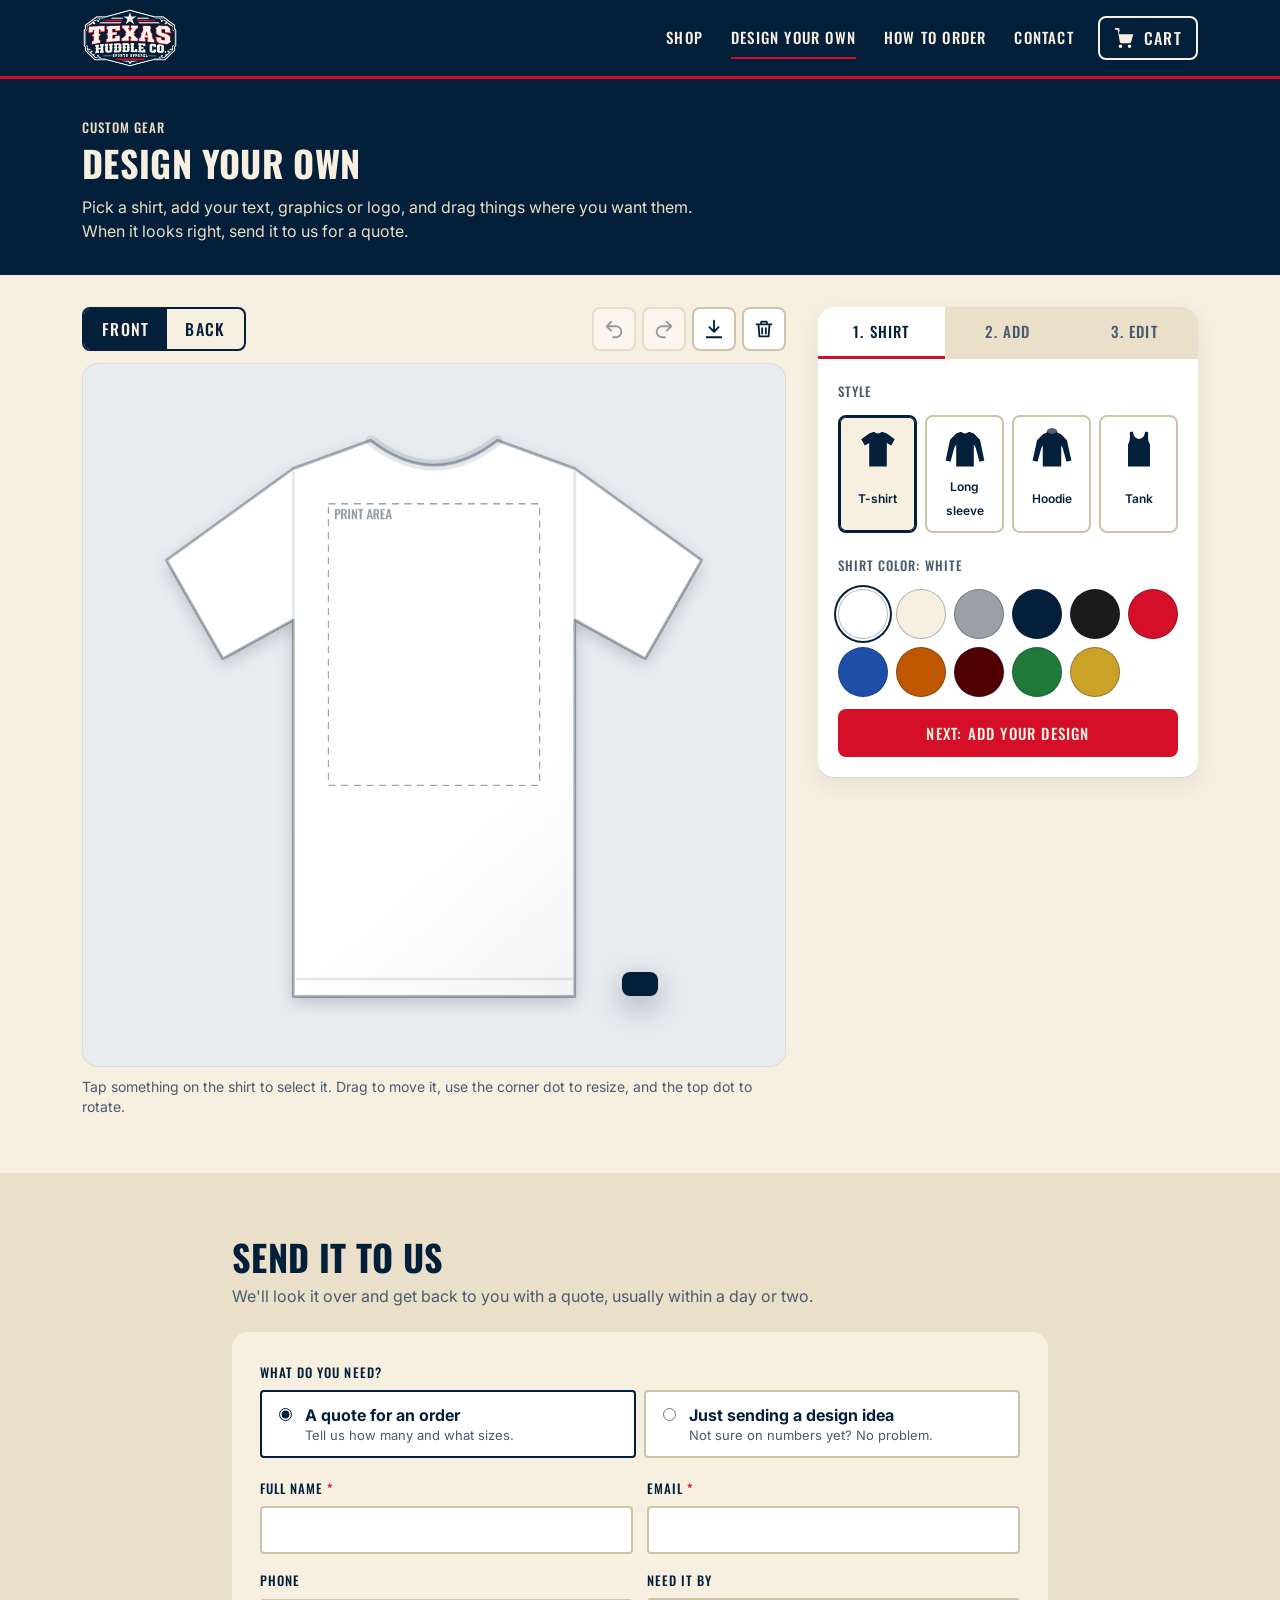
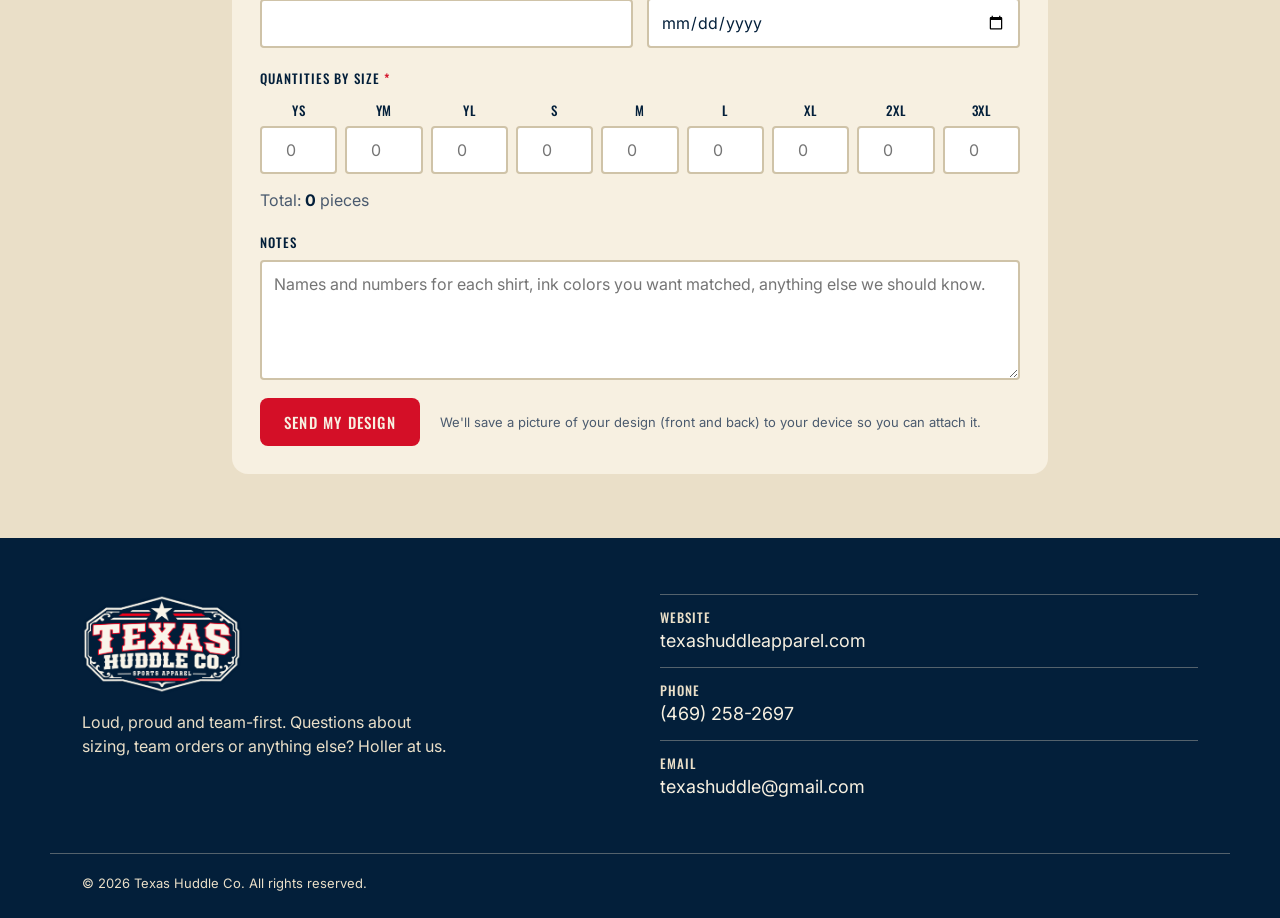
==== commit d1e67f58: "Use the new transparent-background logo everywhere Regenerates the web logo, favicon and home-screen" ====
--- a/design.html
+++ b/design.html
@@ -20,7 +20,7 @@
   <header class="site-header">
     <div class="container header-inner">
       <a href="index.html" class="brand" aria-label="Texas Huddle Co. home">
-        <img src="assets/logo-web.png" alt="Texas Huddle Co. Sports Apparel" width="140" height="86">
+        <img src="assets/logo-web.png" alt="Texas Huddle Co. Sports Apparel" width="140" height="87">
       </a>
       <nav class="main-nav" aria-label="Main">
         <a href="index.html#shop">Shop</a>
@@ -188,7 +188,7 @@
   <footer id="contact" class="site-footer">
     <div class="container footer-inner">
       <div class="footer-brand">
-        <img src="assets/logo-web.png" alt="Texas Huddle Co." width="160" height="99">
+        <img src="assets/logo-web.png" alt="Texas Huddle Co." width="160" height="100">
         <p>Loud, proud and team-first. Questions about sizing, team orders or anything else? Holler at us.</p>
       </div>
       <ul class="footer-contact">
